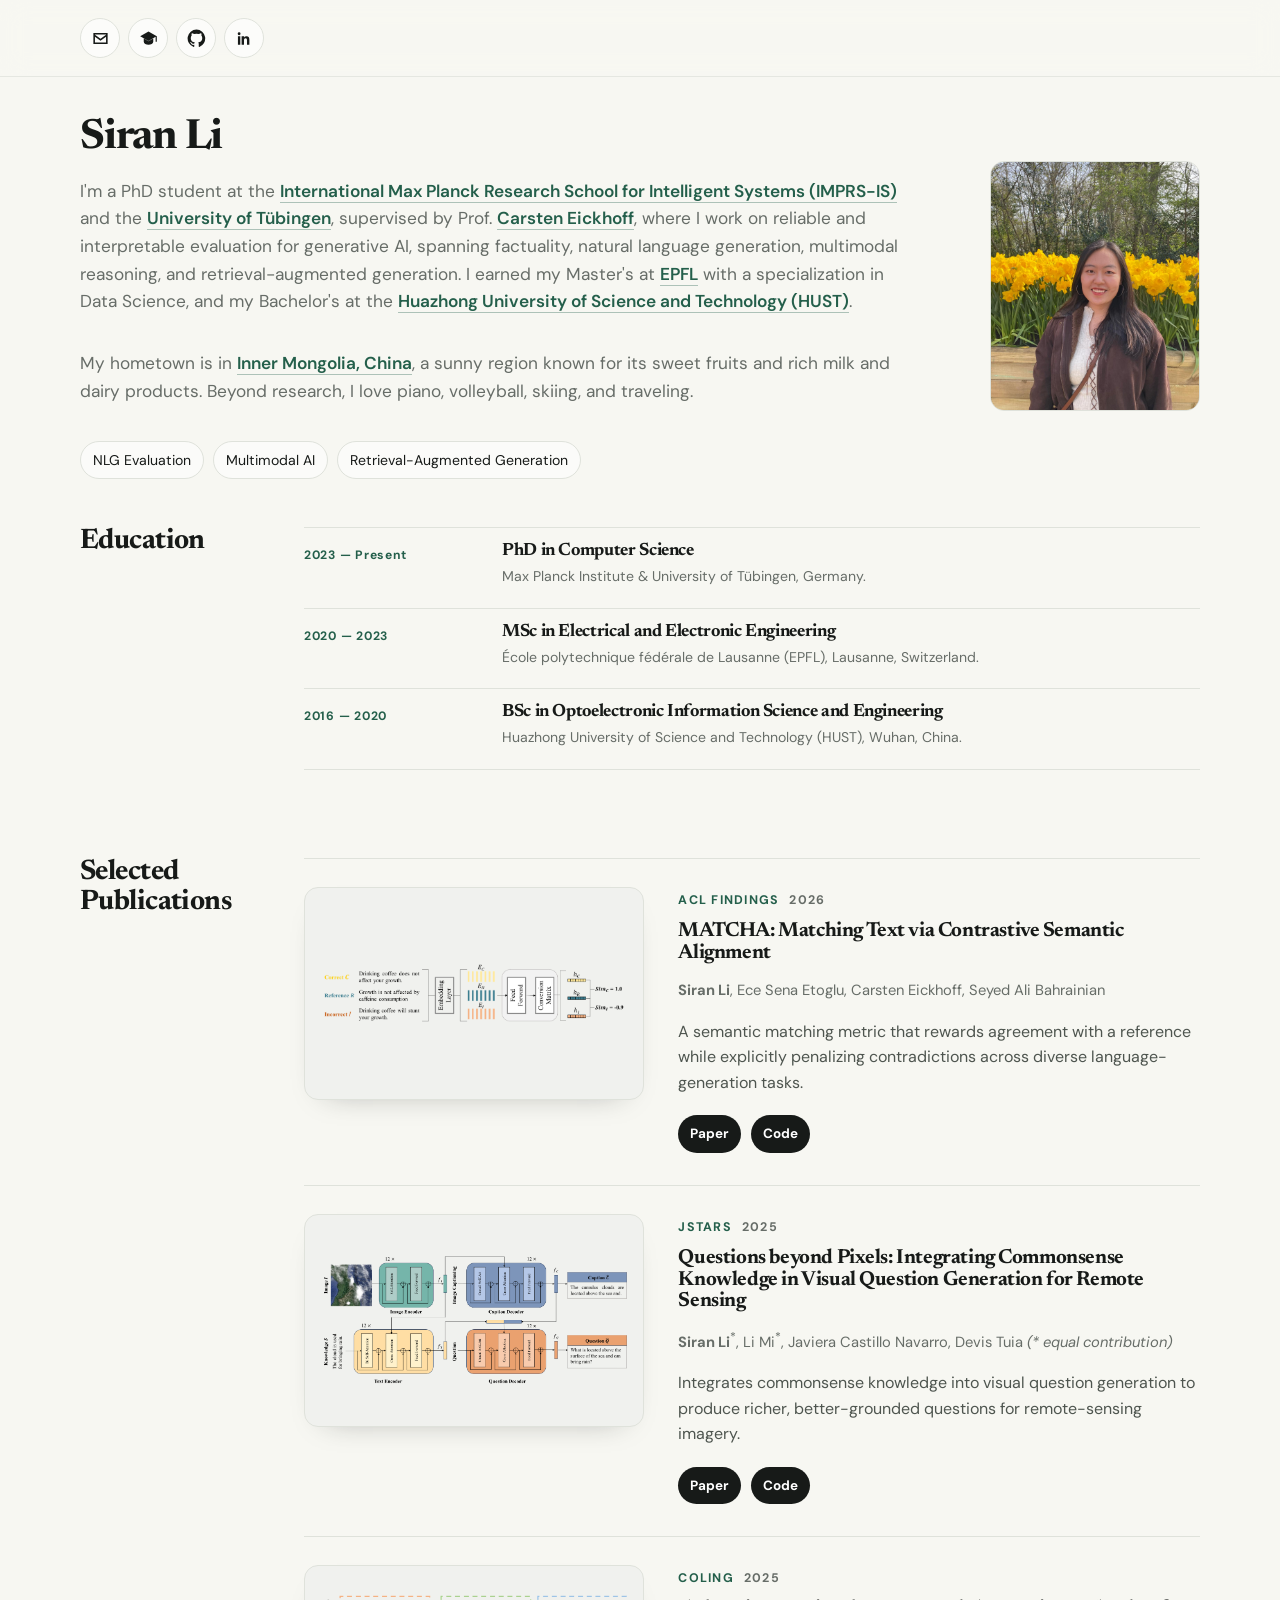
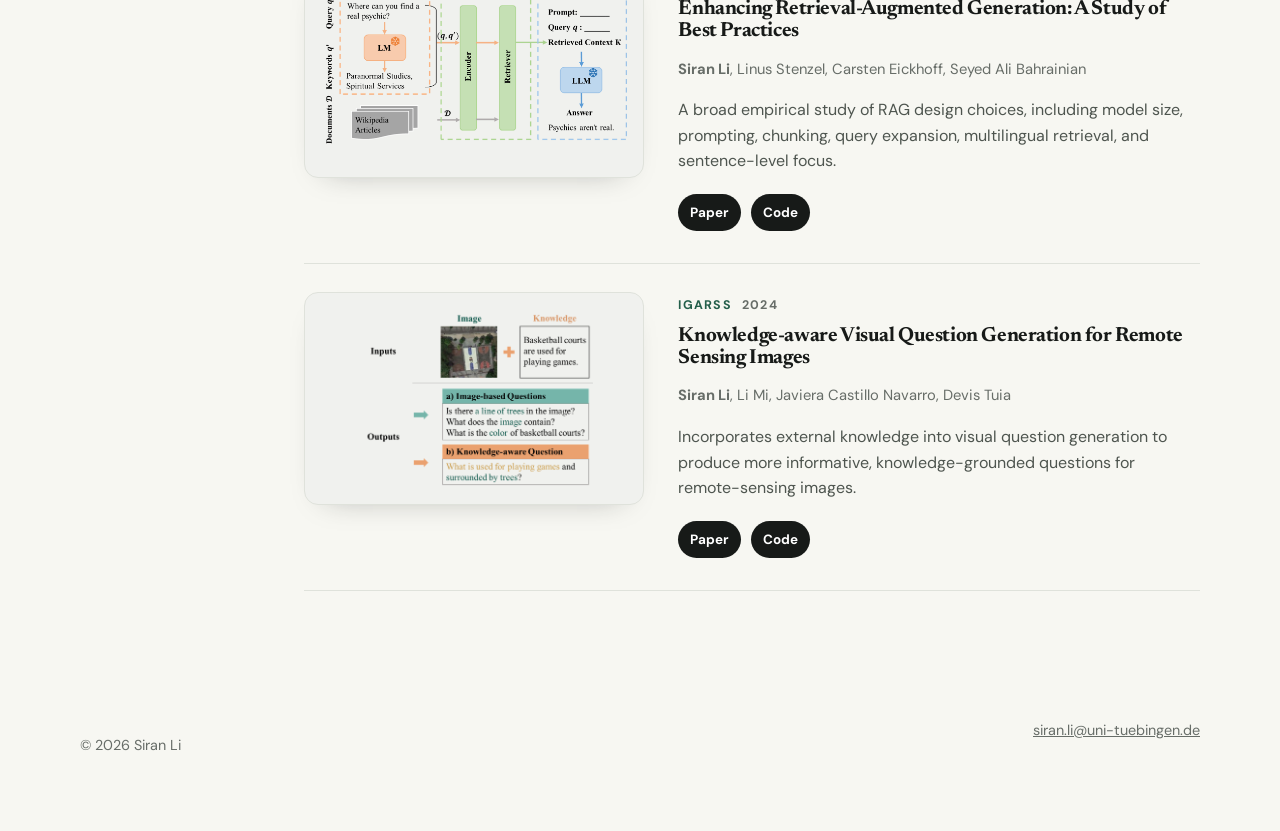
==== index.html @ 5fb4fb1d "update" ====
<!doctype html>
<html lang="en">
<head>
  <meta charset="utf-8" />
  <meta name="viewport" content="width=device-width, initial-scale=1" />
  <meta name="description" content="Siran Li — PhD researcher working on reliable evaluation for generative AI, factuality, multimodal learning, and retrieval-augmented generation." />
  <meta name="theme-color" content="#f7f7f2" />
  <title>Siran Li | Max Planck Institute & University of Tübingen</title>
  <link rel="icon" href="data:image/svg+xml,<svg xmlns='http://www.w3.org/2000/svg' viewBox='0 0 100 100'><text y='.9em' font-size='90'>%E2%98%82%EF%B8%8F</text></svg>" />
  <link rel="preconnect" href="https://fonts.googleapis.com">
  <link rel="preconnect" href="https://fonts.gstatic.com" crossorigin>
  <link href="https://fonts.googleapis.com/css2?family=DM+Sans:wght@400;500;600;700&family=Newsreader:opsz,wght@6..72,500;6..72,600&display=swap" rel="stylesheet">
  <link rel="stylesheet" href="styles.css" />
</head>
<body>
  <header class="site-header">
    <nav class="contact-nav" aria-label="Contact links">
      <a href="mailto:siran.li@uni-tuebingen.de" aria-label="Email Siran Li" title="Email">
        <svg viewBox="0 0 24 24" aria-hidden="true"><path d="M3 5h18v14H3V5Zm2 2v.2l7 5.25 7-5.25V7H5Zm14 10V9.7l-7 5.25L5 9.7V17h14Z"/></svg>
      </a>
      <a href="https://scholar.google.com/citations?user=7OSUVbIAAAAJ&amp;hl=en&amp;oi=ao" target="_blank" rel="noreferrer" aria-label="Google Scholar profile of Siran Li" title="Google Scholar">
        <svg viewBox="0 0 24 24" aria-hidden="true"><path d="M12 3 1.5 9 12 15 21 9.86V16h1.5V9L12 3Zm-6 9.15V16c0 2.1 3 3.8 6 3.8s6-1.7 6-3.8v-3.85L12 15.6l-6-3.45Z"/></svg>
      </a>
      <a href="https://github.com/Siran-Li" target="_blank" rel="noreferrer" aria-label="GitHub profile of Siran Li" title="GitHub">
        <svg viewBox="0 0 24 24" aria-hidden="true"><path d="M12 .7a11.3 11.3 0 0 0-3.57 22c.57.1.77-.25.77-.55v-2.2c-3.15.68-3.82-1.34-3.82-1.34-.52-1.3-1.26-1.65-1.26-1.65-1.03-.7.08-.69.08-.69 1.14.08 1.74 1.17 1.74 1.17 1.01 1.74 2.66 1.24 3.31.95.1-.73.4-1.24.72-1.52-2.52-.29-5.17-1.26-5.17-5.59 0-1.23.44-2.24 1.17-3.03-.12-.29-.51-1.44.11-2.99 0 0 .95-.31 3.11 1.16a10.73 10.73 0 0 1 5.67 0c2.16-1.47 3.11-1.16 3.11-1.16.62 1.55.23 2.7.11 2.99.73.79 1.17 1.8 1.17 3.03 0 4.34-2.66 5.3-5.19 5.58.41.35.77 1.04.77 2.09v3.1c0 .31.21.66.78.55A11.3 11.3 0 0 0 12 .7Z"/></svg>
      </a>
      <a href="https://www.linkedin.com/in/siran-li/" target="_blank" rel="noreferrer" aria-label="LinkedIn profile of Siran Li" title="LinkedIn">
        <svg viewBox="0 0 24 24" aria-hidden="true"><path d="M5.2 7.8A1.8 1.8 0 1 0 5.2 4.2a1.8 1.8 0 0 0 0 3.6ZM3.7 9.3h3v10.5h-3V9.3Zm5 0h2.9v1.43h.04c.4-.76 1.39-1.56 2.87-1.56 3.07 0 3.64 2.02 3.64 4.65v5.98h-3v-5.3c0-1.26-.03-2.89-1.76-2.89-1.76 0-2.03 1.38-2.03 2.8v5.39h-3V9.3Z"/></svg>
      </a>
    </nav>
  </header>

  <main id="top">
    <section class="hero section-shell">
      <div class="hero-text">
        <!-- <div class="eyebrow">Generative AI · Evaluation · Multimodal Learning</div> -->
        <h1>Siran Li</h1>
        <p class="intro">I'm a PhD student at the <a href="https://imprs.is.mpg.de/" target="_blank" rel="noreferrer">International Max Planck Research School for Intelligent Systems (IMPRS-IS)</a> and the <a href="https://uni-tuebingen.de/en/" target="_blank" rel="noreferrer">University of Tübingen</a>, supervised by Prof. <a href="https://health-nlp.com/" target="_blank" rel="noreferrer">Carsten Eickhoff</a>, where I work on reliable and interpretable evaluation for generative AI, spanning factuality, natural language generation, multimodal reasoning, and retrieval-augmented generation. I earned my Master's at <a href="https://www.epfl.ch/en/" target="_blank" rel="noreferrer">EPFL</a> with a specialization in Data Science, and my Bachelor's at the <a href="http://english.hust.edu.cn/" target="_blank" rel="noreferrer">Huazhong University of Science and Technology (HUST)</a>.</p>
        <p class="intro">My hometown is in <a href="https://en.wikipedia.org/wiki/Inner_Mongolia" target="_blank" rel="noreferrer">Inner Mongolia, China</a>, a sunny region known for its sweet fruits and rich milk and dairy products. Beyond research, I love piano, volleyball, skiing, and traveling.</p>
        <div class="chips" aria-label="Research interests">
          <span>NLG Evaluation</span><span>Multimodal AI</span><span>Retrieval-Augmented Generation</span>
        </div>
        <!-- <a class="scroll-cue" href="#publications">Selected publications <span>↓</span></a> -->
      </div>
      <figure class="hero-portrait">
        <img src="img/202604tulips.jpeg" alt="Portrait of Siran Li" />
      </figure>
    </section>

    <section class="education section-shell section-split" id="education">
      <div class="section-heading">
        <h2>Education</h2>
      </div>
      <div class="section-body">
      <ul class="edu-list">
        <li class="edu-item">
          <div class="edu-when">2023 — Present</div>
          <div class="edu-detail">
            <h3>PhD in Computer Science </h3>
            <p class="edu-place">Max Planck Institute &amp; University of Tübingen, Germany.</p>
            <!-- <p>Reliable and interpretable evaluation for generative AI — factuality, multimodal learning, and retrieval-augmented generation.</p> -->
          </div>
        </li>
        <li class="edu-item">
          <div class="edu-when">2020 — 2023</div>
          <div class="edu-detail">
            <h3>MSc in Electrical and Electronic Engineering</h3>
            <p class="edu-place">École polytechnique fédérale de Lausanne (EPFL), Lausanne, Switzerland.</p>
            <!-- <p>[Thesis topic or short description — replace with your details.]</p> -->
          </div>
        </li>
        <li class="edu-item">
          <div class="edu-when">2016 — 2020</div>
          <div class="edu-detail">
            <h3>BSc in Optoelectronic Information Science and Engineering</h3>
            <p class="edu-place">Huazhong University of Science and Technology (HUST), Wuhan, China.</p>
            <!-- <p>[Short description — replace with your details.]</p> -->
          </div>
        </li>
      </ul>
      </div>
    </section>

    <section class="publications section-shell section-split" id="publications">
      <div class="section-heading">
        <h2>Selected Publications</h2>
      </div>

      <div class="section-body">
      <article class="paper-card">
        <img src="img/MATCHA_diagram.png" alt="MATCHA method diagram" />
        <div class="paper-content">
          <div class="paper-meta"><span>ACL Findings</span><strong>2026</strong></div>
          <h3><a href="https://arxiv.org/abs/2605.27345" target="_blank" rel="noreferrer">MATCHA: Matching Text via Contrastive Semantic Alignment</a></h3>
          <p class="authors"><strong>Siran Li</strong>, Ece Sena Etoglu, Carsten Eickhoff, Seyed Ali Bahrainian</p>
          <p>A semantic matching metric that rewards agreement with a reference while explicitly penalizing contradictions across diverse language-generation tasks.</p>
          <div class="paper-links"><a href="https://arxiv.org/abs/2605.27345" target="_blank" rel="noreferrer">Paper</a><a href="https://github.com/Siran-Li/MATCHA" target="_blank" rel="noreferrer">Code</a></div>
        </div>
      </article>

      <article class="paper-card">
        <img src="img/JSTAR_diagram.png" alt="Example from Questions beyond Pixels" />
        <div class="paper-content">
          <div class="paper-meta"><span>JSTARS</span><strong>2025</strong></div>
          <h3><a href="https://ieeexplore.ieee.org/abstract/document/11201031" target="_blank" rel="noreferrer">Questions beyond Pixels: Integrating Commonsense Knowledge in Visual Question Generation for Remote Sensing</a></h3>
          <p class="authors"><strong>Siran Li</strong><sup>*</sup>, Li Mi<sup>*</sup>, Javiera Castillo Navarro, Devis Tuia <span class="equal-note">(* equal contribution)</span></p>
          <p>Integrates commonsense knowledge into visual question generation to produce richer, better-grounded questions for remote-sensing imagery.</p>
          <div class="paper-links"><a href="https://ieeexplore.ieee.org/abstract/document/11201031" target="_blank" rel="noreferrer">Paper</a><a href="https://github.com/Siran-Li/KRSVQG" target="_blank" rel="noreferrer">Code</a></div>
        </div>
      </article>

      <article class="paper-card">
        <img src="img/rag-diagram.png" alt="RAG best practices diagram" />
        <div class="paper-content">
          <div class="paper-meta"><span>COLING</span><strong>2025</strong></div>
          <h3><a href="https://aclanthology.org/2025.coling-main.449.pdf" target="_blank" rel="noreferrer">Enhancing Retrieval-Augmented Generation: A Study of Best Practices</a></h3>
          <p class="authors"><strong>Siran Li</strong>, Linus Stenzel, Carsten Eickhoff, Seyed Ali Bahrainian</p>
          <p>A broad empirical study of RAG design choices, including model size, prompting, chunking, query expansion, multilingual retrieval, and sentence-level focus.</p>
          <div class="paper-links"><a href="https://aclanthology.org/2025.coling-main.449.pdf" target="_blank" rel="noreferrer">Paper</a><a href="https://github.com/ali-bahrainian/RAG_best_practices" target="_blank" rel="noreferrer">Code</a></div>
        </div>
      </article>

      <article class="paper-card compact">
        <img src="img/krsvqg_example.png" alt="Knowledge-aware visual question generation diagram" />
        <div class="paper-content">
          <div class="paper-meta"><span>IGARSS</span><strong>2024</strong></div>
          <h3><a href="https://ieeexplore.ieee.org/document/10642766" target="_blank" rel="noreferrer">Knowledge-aware Visual Question Generation for Remote Sensing Images</a></h3>
          <p class="authors"><strong>Siran Li</strong>, Li Mi, Javiera Castillo Navarro, Devis Tuia</p>
          <p>Incorporates external knowledge into visual question generation to produce more informative, knowledge-grounded questions for remote-sensing images.</p>
          <div class="paper-links"><a href="https://ieeexplore.ieee.org/document/10642766" target="_blank" rel="noreferrer">Paper</a><a href="https://github.com/Siran-Li/KRSVQG" target="_blank" rel="noreferrer">Code</a></div>
        </div>
      </article>
      </div>
    </section>
  </main>

  <footer class="section-shell">
    <p>© <span id="year"></span> Siran Li</p>
    <a href="mailto:siran.li@uni-tuebingen.de">siran.li@uni-tuebingen.de</a>
  </footer>

  <script src="script.js"></script>
</body>
</html>
---- styles.css ----
:root{--bg:#f7f7f2;--surface:#fff;--ink:#171a18;--muted:#676d68;--line:#dfe2db;--accent:#245f4b;--accent-soft:#e4eee9;--max:1120px}
*{box-sizing:border-box}html{scroll-behavior:smooth}body{margin:0;background:var(--bg);color:var(--ink);font-family:"DM Sans",system-ui,sans-serif;line-height:1.6}.site-header{position:sticky;top:0;z-index:10;display:flex;align-items:center;justify-content:flex-start;padding:18px max(24px,calc((100vw - var(--max))/2));background:color-mix(in srgb,var(--bg) 88%,transparent);backdrop-filter:blur(14px);border-bottom:1px solid color-mix(in srgb,var(--line) 70%,transparent)}.brand{display:grid;place-items:center;width:42px;height:42px;border-radius:50%;background:var(--ink);color:#fff;text-decoration:none;font-weight:700;letter-spacing:-.04em}.contact-nav{display:flex;gap:8px}.contact-nav a{display:grid;place-items:center;width:40px;height:40px;border:1px solid var(--line);border-radius:50%;color:var(--ink);background:rgba(255,255,255,.6);transition:.2s ease}.contact-nav a:hover{transform:translateY(-2px);border-color:var(--accent);color:var(--accent)}.contact-nav svg{width:19px;height:19px;fill:currentColor}.section-shell{width:min(var(--max),calc(100% - 48px));margin-inline:auto}.hero{display:grid;grid-template-columns:1fr minmax(160px,210px);align-items:start;gap:56px;padding:36px 0 24px}.hero-text{display:flex;flex-direction:column;justify-content:center}.hero-portrait{margin:48px 0 0}.hero-portrait img{width:100%;aspect-ratio:4.2/5;object-fit:cover;object-position:center bottom;border-radius:14px;border:1px solid var(--line)}.eyebrow,.section-heading p{text-transform:uppercase;letter-spacing:.16em;font-size:.78rem;font-weight:700;color:var(--accent)}h1,h2,h3{font-family:"Newsreader",Georgia,serif;line-height:1.06}h1{font-size:clamp(1.9rem,3.5vw,2.6rem);margin:.08em 0 0;letter-spacing:-.03em}.role{max-width:820px;font-size:clamp(1.2rem,2.4vw,1.8rem);margin:12px 0 22px;color:#323733}.intro{max-width:820px;font-size:1.08rem;color:var(--muted)}.intro a{color:var(--accent);font-weight:600;text-decoration:none;border-bottom:1px solid color-mix(in srgb,var(--accent) 35%,transparent);transition:border-color .2s}.intro a:hover{border-bottom-color:var(--accent)}.chips{display:flex;flex-wrap:wrap;gap:9px;margin-top:18px}.chips span{padding:7px 12px;border:1px solid var(--line);border-radius:999px;background:rgba(255,255,255,.55);font-size:.88rem}.scroll-cue{align-self:flex-start;margin-top:44px;color:var(--ink);text-decoration:none;font-weight:600}.scroll-cue span{display:inline-block;margin-left:8px;transition:.2s}.scroll-cue:hover span{transform:translateY(4px)}.education{padding:24px 0 0}.edu-list{list-style:none;margin:0;padding:0}.edu-item{display:grid;grid-template-columns:minmax(120px,170px) 1fr;gap:28px;padding:14px 0;border-top:1px solid var(--line)}.edu-item:last-child{border-bottom:1px solid var(--line)}.edu-when{font-size:.76rem;font-weight:700;letter-spacing:.06em;color:var(--accent);padding-top:4px}.edu-detail h3{font-size:clamp(1rem,1.4vw,1.15rem);margin:0 0 4px;letter-spacing:-.02em}.edu-place{font-size:.88rem;color:var(--muted);margin:0 0 6px}.edu-detail>p:not(.edu-place){color:#4e554f;margin:0;max-width:680px}.publications{padding:88px 0}.section-heading{display:flex;align-items:end;justify-content:space-between;margin-bottom:30px}.section-heading p{margin:0}.section-heading h2{font-size:clamp(1.4rem,2.2vw,1.8rem);margin:0;letter-spacing:-.02em}.section-split{display:grid;grid-template-columns:minmax(130px,180px) 1fr;gap:44px;align-items:start}.section-split>.section-heading{display:block;margin-bottom:0;position:sticky;top:88px}.section-split>.section-body{min-width:0}.paper-card{display:grid;grid-template-columns:minmax(260px,38%) 1fr;gap:34px;padding:28px 0;border-top:1px solid var(--line)}.paper-card:last-child{border-bottom:1px solid var(--line)}.paper-card img{width:100%;aspect-ratio:16/10;object-fit:contain;background:#f0f1ee;border:1px solid var(--line);border-radius:14px;padding:16px;box-shadow:0 12px 30px -22px rgba(23,26,24,.4);transition:transform .3s ease,box-shadow .3s ease}.paper-card img:hover{transform:scale(1.03) translateY(-4px);box-shadow:0 22px 44px -24px rgba(23,26,24,.5)}.paper-content{padding:4px 0}.paper-meta{display:flex;gap:10px;align-items:center;font-size:.78rem;text-transform:uppercase;letter-spacing:.1em}.paper-meta span{color:var(--accent);font-weight:700}.paper-meta strong{color:var(--muted)}.paper-card h3{font-size:clamp(1.1rem,1.6vw,1.4rem);margin:10px 0 8px;letter-spacing:-.02em}.equal-note{color:var(--muted);font-style:italic}.paper-card h3 a{color:inherit;text-decoration:none;transition:color .2s}.paper-card h3 a:hover{color:var(--accent)}.authors{font-size:.92rem;color:var(--muted)}.paper-content>p:not(.authors){color:#4e554f;max-width:720px}.paper-links{display:flex;gap:10px;margin-top:20px}.paper-links a,.paper-links .disabled{display:inline-flex;align-items:center;padding:8px 12px;border-radius:999px;font-size:.84rem;font-weight:700;text-decoration:none}.paper-links a{background:var(--ink);color:#fff}.paper-links a:hover{background:var(--accent)}.paper-links .disabled{border:1px solid var(--line);color:var(--muted)}footer{display:flex;justify-content:space-between;gap:20px;padding:40px 0 60px;color:var(--muted);font-size:.9rem}footer a{color:inherit}
@media(max-width:760px){.site-header{padding:14px 18px}.contact-nav{gap:4px}.contact-nav a{width:36px;height:36px}.section-shell{width:min(var(--max),calc(100% - 32px))}.hero{min-height:auto;grid-template-columns:1fr;gap:36px;padding:64px 0 56px}.hero-portrait{order:-1;max-width:240px}h1{font-size:clamp(1.9rem,8vw,2.4rem)}.edu-item{grid-template-columns:1fr;gap:6px}.edu-when{padding-top:0}.section-split{grid-template-columns:1fr;gap:14px}.section-split>.section-heading{position:static;margin-bottom:8px}.paper-card{grid-template-columns:1fr;gap:20px}.paper-card h3{font-size:1.25rem}.section-heading{display:block}.section-heading h2{margin-top:6px}footer{flex-direction:column}}
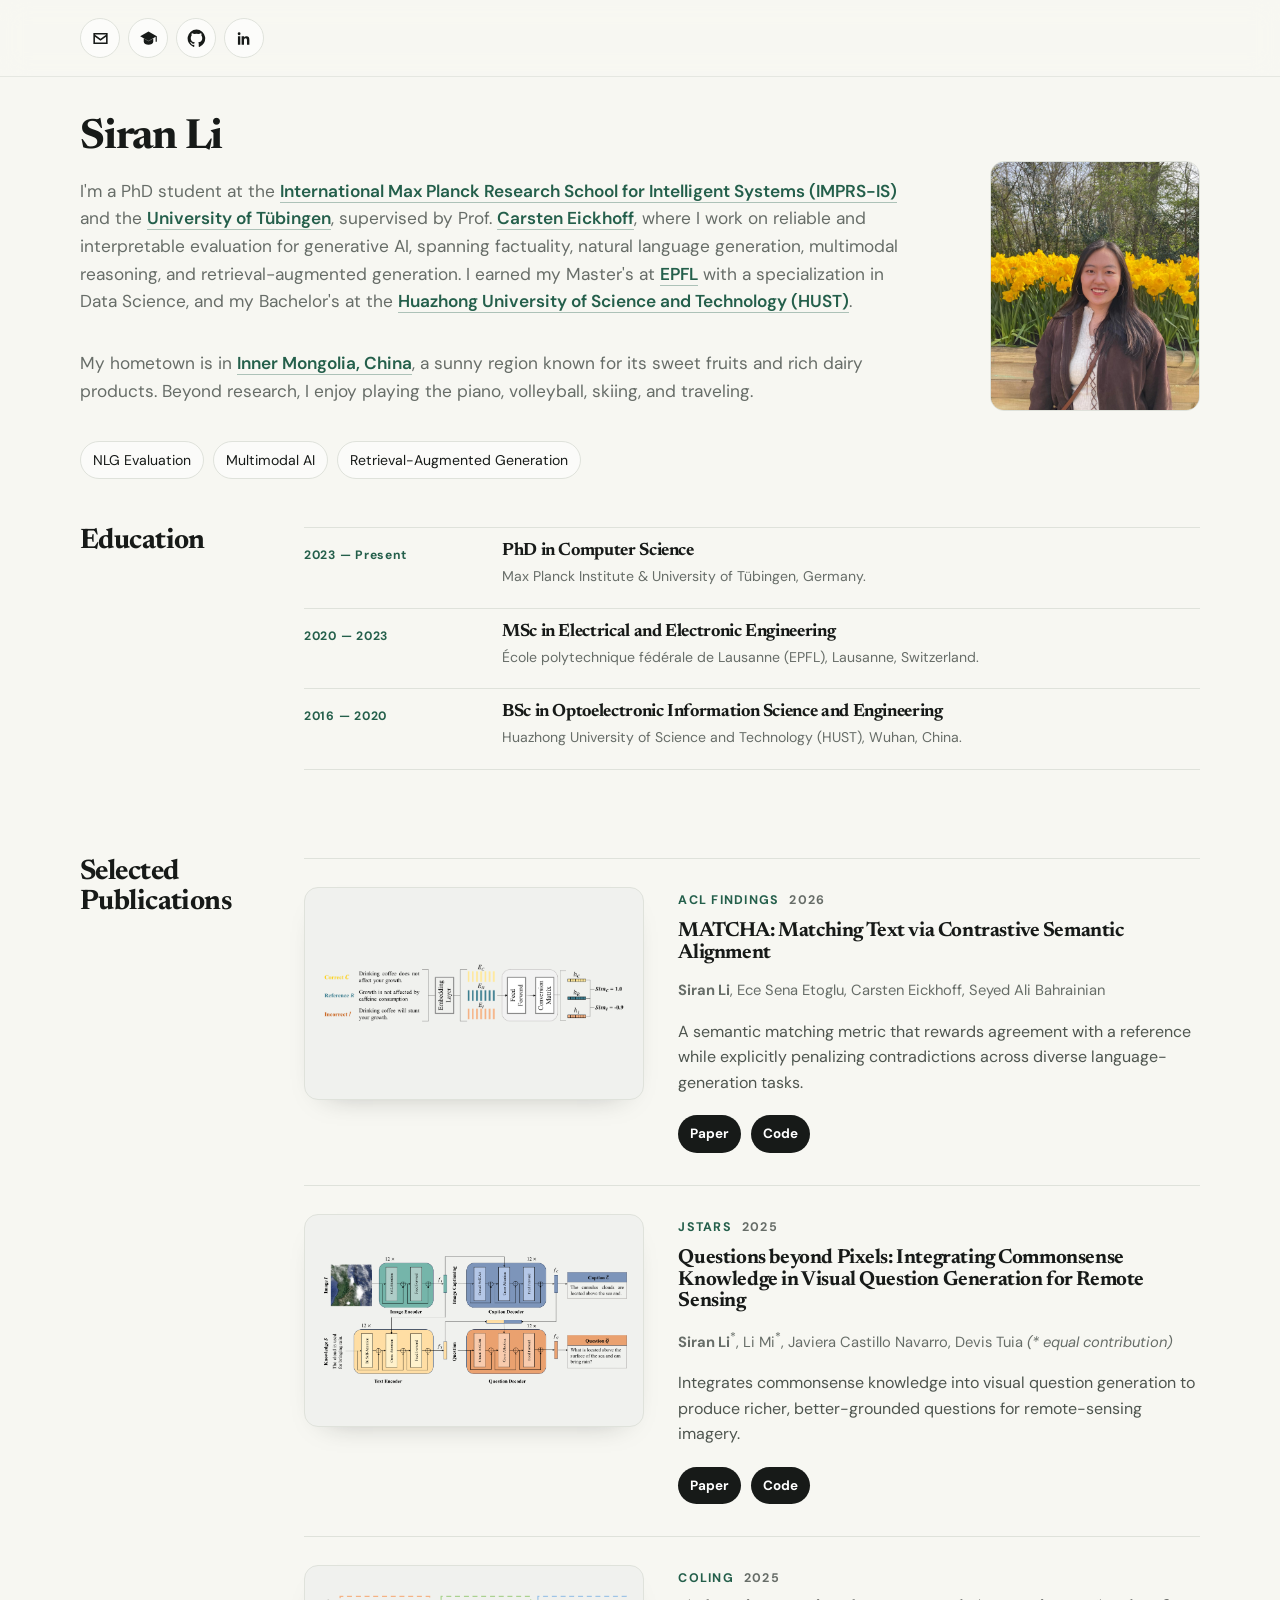
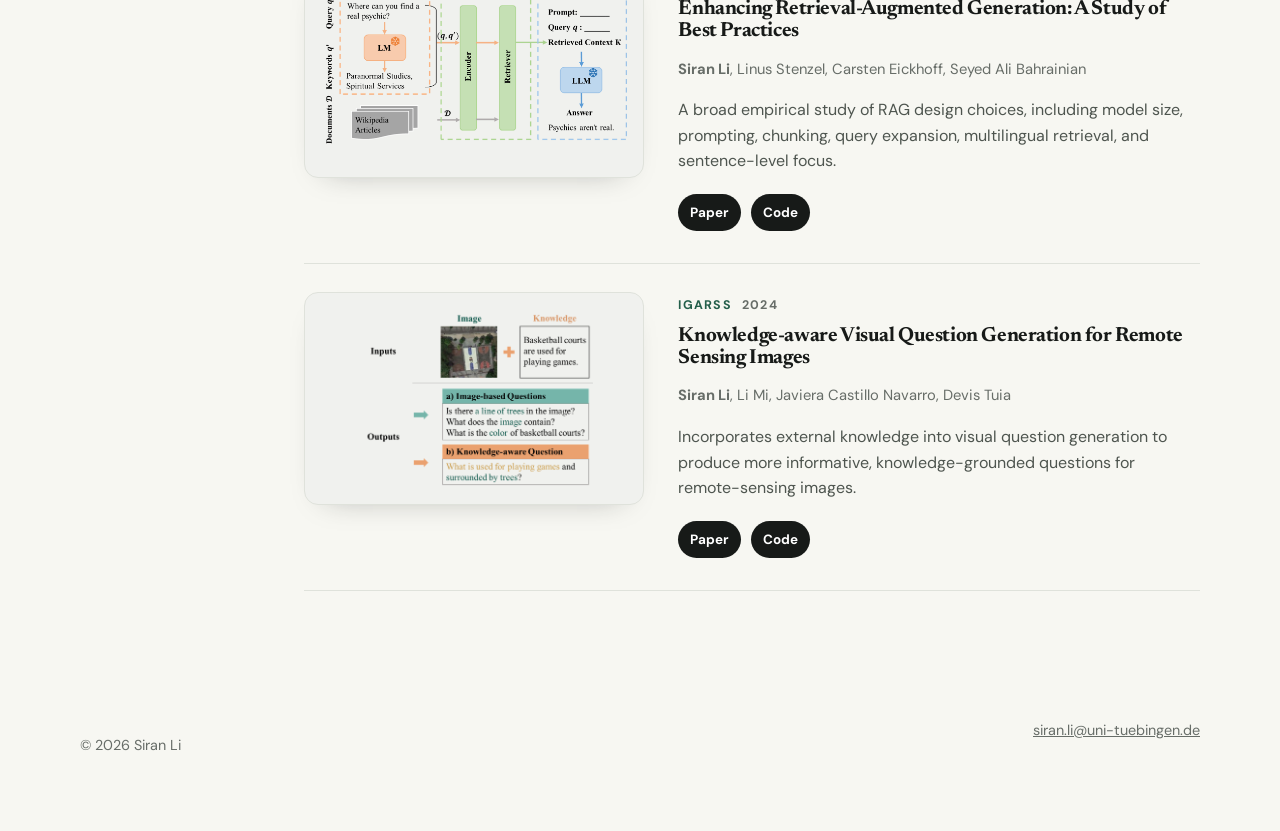
==== commit 15c77d90: "update intro" ====
--- a/index.html
+++ b/index.html
@@ -6,7 +6,7 @@
   <meta name="description" content="Siran Li — PhD researcher working on reliable evaluation for generative AI, factuality, multimodal learning, and retrieval-augmented generation." />
   <meta name="theme-color" content="#f7f7f2" />
   <title>Siran Li | Max Planck Institute & University of Tübingen</title>
-  <link rel="icon" href="data:image/svg+xml,<svg xmlns='http://www.w3.org/2000/svg' viewBox='0 0 100 100'><text y='.9em' font-size='90'>%E2%98%82%EF%B8%8F</text></svg>" />
+  <link rel="icon" href="data:image/svg+xml,<svg xmlns='http://www.w3.org/2000/svg' viewBox='0 0 100 100'><text y='.9em' font-size='90'>%F0%9F%8C%B1</text></svg>" />
   <link rel="preconnect" href="https://fonts.googleapis.com">
   <link rel="preconnect" href="https://fonts.gstatic.com" crossorigin>
   <link href="https://fonts.googleapis.com/css2?family=DM+Sans:wght@400;500;600;700&family=Newsreader:opsz,wght@6..72,500;6..72,600&display=swap" rel="stylesheet">
@@ -36,7 +36,7 @@
         <!-- <div class="eyebrow">Generative AI · Evaluation · Multimodal Learning</div> -->
         <h1>Siran Li</h1>
         <p class="intro">I'm a PhD student at the <a href="https://imprs.is.mpg.de/" target="_blank" rel="noreferrer">International Max Planck Research School for Intelligent Systems (IMPRS-IS)</a> and the <a href="https://uni-tuebingen.de/en/" target="_blank" rel="noreferrer">University of Tübingen</a>, supervised by Prof. <a href="https://health-nlp.com/" target="_blank" rel="noreferrer">Carsten Eickhoff</a>, where I work on reliable and interpretable evaluation for generative AI, spanning factuality, natural language generation, multimodal reasoning, and retrieval-augmented generation. I earned my Master's at <a href="https://www.epfl.ch/en/" target="_blank" rel="noreferrer">EPFL</a> with a specialization in Data Science, and my Bachelor's at the <a href="http://english.hust.edu.cn/" target="_blank" rel="noreferrer">Huazhong University of Science and Technology (HUST)</a>.</p>
-        <p class="intro">My hometown is in <a href="https://en.wikipedia.org/wiki/Inner_Mongolia" target="_blank" rel="noreferrer">Inner Mongolia, China</a>, a sunny region known for its sweet fruits and rich milk and dairy products. Beyond research, I love piano, volleyball, skiing, and traveling.</p>
+        <p class="intro">My hometown is in <a href="https://en.wikipedia.org/wiki/Inner_Mongolia" target="_blank" rel="noreferrer">Inner Mongolia, China</a>, a sunny region known for its sweet fruits and rich dairy products. Beyond research, I enjoy playing the piano, volleyball, skiing, and traveling.</p>
         <div class="chips" aria-label="Research interests">
           <span>NLG Evaluation</span><span>Multimodal AI</span><span>Retrieval-Augmented Generation</span>
         </div>
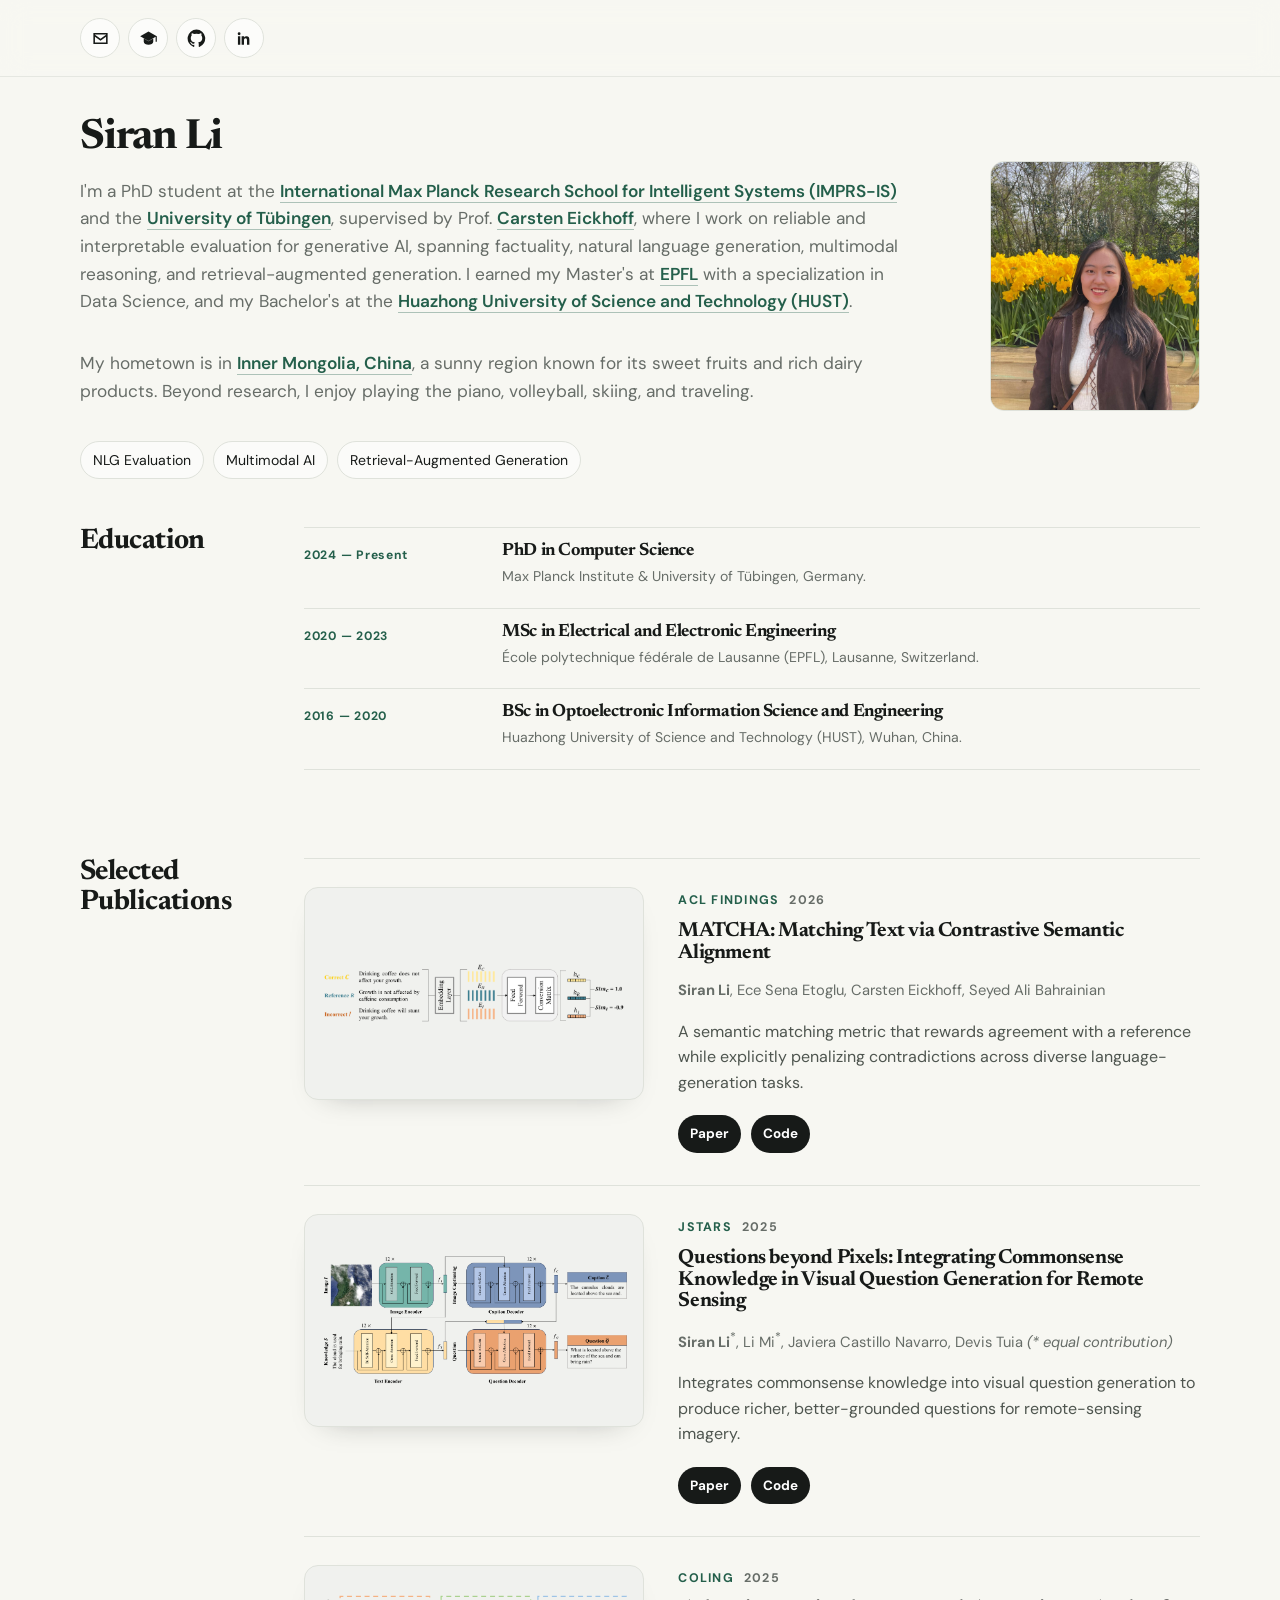
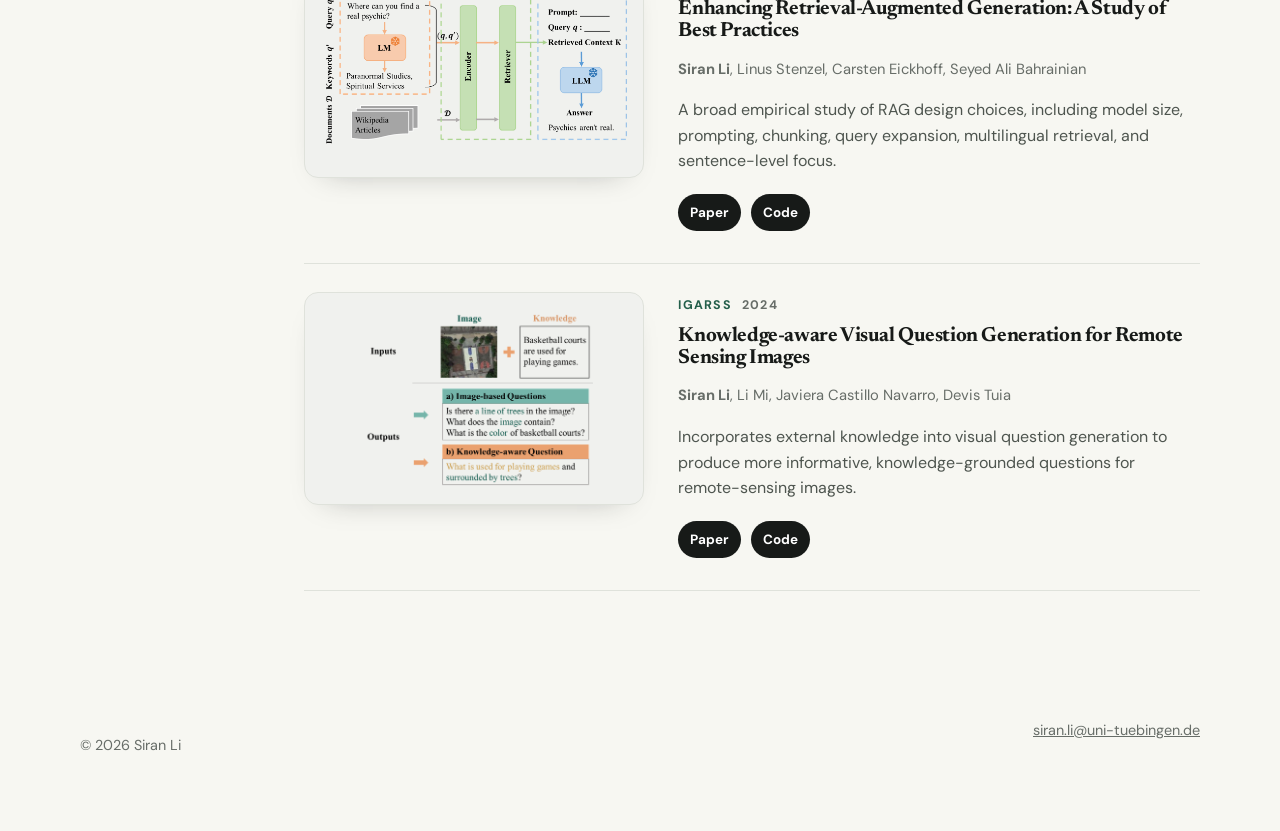
==== commit 8408358d: "update" ====
--- a/index.html
+++ b/index.html
@@ -54,7 +54,7 @@
       <div class="section-body">
       <ul class="edu-list">
         <li class="edu-item">
-          <div class="edu-when">2023 — Present</div>
+          <div class="edu-when">2024 — Present</div>
           <div class="edu-detail">
             <h3>PhD in Computer Science </h3>
             <p class="edu-place">Max Planck Institute &amp; University of Tübingen, Germany.</p>
--- a/styles.css
+++ b/styles.css
@@ -1,3 +1,4 @@
 :root{--bg:#f7f7f2;--surface:#fff;--ink:#171a18;--muted:#676d68;--line:#dfe2db;--accent:#245f4b;--accent-soft:#e4eee9;--max:1120px}
 *{box-sizing:border-box}html{scroll-behavior:smooth}body{margin:0;background:var(--bg);color:var(--ink);font-family:"DM Sans",system-ui,sans-serif;line-height:1.6}.site-header{position:sticky;top:0;z-index:10;display:flex;align-items:center;justify-content:flex-start;padding:18px max(24px,calc((100vw - var(--max))/2));background:color-mix(in srgb,var(--bg) 88%,transparent);backdrop-filter:blur(14px);border-bottom:1px solid color-mix(in srgb,var(--line) 70%,transparent)}.brand{display:grid;place-items:center;width:42px;height:42px;border-radius:50%;background:var(--ink);color:#fff;text-decoration:none;font-weight:700;letter-spacing:-.04em}.contact-nav{display:flex;gap:8px}.contact-nav a{display:grid;place-items:center;width:40px;height:40px;border:1px solid var(--line);border-radius:50%;color:var(--ink);background:rgba(255,255,255,.6);transition:.2s ease}.contact-nav a:hover{transform:translateY(-2px);border-color:var(--accent);color:var(--accent)}.contact-nav svg{width:19px;height:19px;fill:currentColor}.section-shell{width:min(var(--max),calc(100% - 48px));margin-inline:auto}.hero{display:grid;grid-template-columns:1fr minmax(160px,210px);align-items:start;gap:56px;padding:36px 0 24px}.hero-text{display:flex;flex-direction:column;justify-content:center}.hero-portrait{margin:48px 0 0}.hero-portrait img{width:100%;aspect-ratio:4.2/5;object-fit:cover;object-position:center bottom;border-radius:14px;border:1px solid var(--line)}.eyebrow,.section-heading p{text-transform:uppercase;letter-spacing:.16em;font-size:.78rem;font-weight:700;color:var(--accent)}h1,h2,h3{font-family:"Newsreader",Georgia,serif;line-height:1.06}h1{font-size:clamp(1.9rem,3.5vw,2.6rem);margin:.08em 0 0;letter-spacing:-.03em}.role{max-width:820px;font-size:clamp(1.2rem,2.4vw,1.8rem);margin:12px 0 22px;color:#323733}.intro{max-width:820px;font-size:1.08rem;color:var(--muted)}.intro a{color:var(--accent);font-weight:600;text-decoration:none;border-bottom:1px solid color-mix(in srgb,var(--accent) 35%,transparent);transition:border-color .2s}.intro a:hover{border-bottom-color:var(--accent)}.chips{display:flex;flex-wrap:wrap;gap:9px;margin-top:18px}.chips span{padding:7px 12px;border:1px solid var(--line);border-radius:999px;background:rgba(255,255,255,.55);font-size:.88rem}.scroll-cue{align-self:flex-start;margin-top:44px;color:var(--ink);text-decoration:none;font-weight:600}.scroll-cue span{display:inline-block;margin-left:8px;transition:.2s}.scroll-cue:hover span{transform:translateY(4px)}.education{padding:24px 0 0}.edu-list{list-style:none;margin:0;padding:0}.edu-item{display:grid;grid-template-columns:minmax(120px,170px) 1fr;gap:28px;padding:14px 0;border-top:1px solid var(--line)}.edu-item:last-child{border-bottom:1px solid var(--line)}.edu-when{font-size:.76rem;font-weight:700;letter-spacing:.06em;color:var(--accent);padding-top:4px}.edu-detail h3{font-size:clamp(1rem,1.4vw,1.15rem);margin:0 0 4px;letter-spacing:-.02em}.edu-place{font-size:.88rem;color:var(--muted);margin:0 0 6px}.edu-detail>p:not(.edu-place){color:#4e554f;margin:0;max-width:680px}.publications{padding:88px 0}.section-heading{display:flex;align-items:end;justify-content:space-between;margin-bottom:30px}.section-heading p{margin:0}.section-heading h2{font-size:clamp(1.4rem,2.2vw,1.8rem);margin:0;letter-spacing:-.02em}.section-split{display:grid;grid-template-columns:minmax(130px,180px) 1fr;gap:44px;align-items:start}.section-split>.section-heading{display:block;margin-bottom:0;position:sticky;top:88px}.section-split>.section-body{min-width:0}.paper-card{display:grid;grid-template-columns:minmax(260px,38%) 1fr;gap:34px;padding:28px 0;border-top:1px solid var(--line)}.paper-card:last-child{border-bottom:1px solid var(--line)}.paper-card img{width:100%;aspect-ratio:16/10;object-fit:contain;background:#f0f1ee;border:1px solid var(--line);border-radius:14px;padding:16px;box-shadow:0 12px 30px -22px rgba(23,26,24,.4);transition:transform .3s ease,box-shadow .3s ease}.paper-card img:hover{transform:scale(1.03) translateY(-4px);box-shadow:0 22px 44px -24px rgba(23,26,24,.5)}.paper-content{padding:4px 0}.paper-meta{display:flex;gap:10px;align-items:center;font-size:.78rem;text-transform:uppercase;letter-spacing:.1em}.paper-meta span{color:var(--accent);font-weight:700}.paper-meta strong{color:var(--muted)}.paper-card h3{font-size:clamp(1.1rem,1.6vw,1.4rem);margin:10px 0 8px;letter-spacing:-.02em}.equal-note{color:var(--muted);font-style:italic}.paper-card h3 a{color:inherit;text-decoration:none;transition:color .2s}.paper-card h3 a:hover{color:var(--accent)}.authors{font-size:.92rem;color:var(--muted)}.paper-content>p:not(.authors){color:#4e554f;max-width:720px}.paper-links{display:flex;gap:10px;margin-top:20px}.paper-links a,.paper-links .disabled{display:inline-flex;align-items:center;padding:8px 12px;border-radius:999px;font-size:.84rem;font-weight:700;text-decoration:none}.paper-links a{background:var(--ink);color:#fff}.paper-links a:hover{background:var(--accent)}.paper-links .disabled{border:1px solid var(--line);color:var(--muted)}footer{display:flex;justify-content:space-between;gap:20px;padding:40px 0 60px;color:var(--muted);font-size:.9rem}footer a{color:inherit}
-@media(max-width:760px){.site-header{padding:14px 18px}.contact-nav{gap:4px}.contact-nav a{width:36px;height:36px}.section-shell{width:min(var(--max),calc(100% - 32px))}.hero{min-height:auto;grid-template-columns:1fr;gap:36px;padding:64px 0 56px}.hero-portrait{order:-1;max-width:240px}h1{font-size:clamp(1.9rem,8vw,2.4rem)}.edu-item{grid-template-columns:1fr;gap:6px}.edu-when{padding-top:0}.section-split{grid-template-columns:1fr;gap:14px}.section-split>.section-heading{position:static;margin-bottom:8px}.paper-card{grid-template-columns:1fr;gap:20px}.paper-card h3{font-size:1.25rem}.section-heading{display:block}.section-heading h2{margin-top:6px}footer{flex-direction:column}}
+@media(max-width:760px){.site-header{padding:14px 18px}.contact-nav{gap:4px}.contact-nav a{width:36px;height:36px}.section-shell{width:min(var(--max),calc(100% - 32px))}.hero{min-height:auto;grid-template-columns:1fr;gap:28px;padding:36px 0 40px;text-align:center}.hero-text{align-items:center}.hero-portrait{order:-1;width:200px;margin:0 auto}.hero-portrait img{box-shadow:0 18px 40px -26px rgba(23,26,24,.55)}h1{font-size:clamp(1.9rem,8vw,2.4rem)}.intro,.role{text-align:left}.edu-item{grid-template-columns:1fr;gap:6px}.edu-when{padding-top:0}.publications{padding:48px 0}.section-split{grid-template-columns:1fr;gap:14px}.section-split>.section-heading{position:static;margin-bottom:8px}.paper-card{grid-template-columns:1fr;gap:20px}.paper-card h3{font-size:1.25rem}.section-heading{display:block}.section-heading h2{margin-top:6px}footer{flex-direction:column}}
+@media(max-width:480px){.section-shell{width:min(var(--max),calc(100% - 28px))}.hero{gap:22px;padding:24px 0 28px}.hero-portrait{width:172px}.intro{font-size:1rem}.chips span{font-size:.82rem;padding:6px 10px}.paper-card img{padding:10px}.publications{padding:36px 0}footer{font-size:.84rem}}
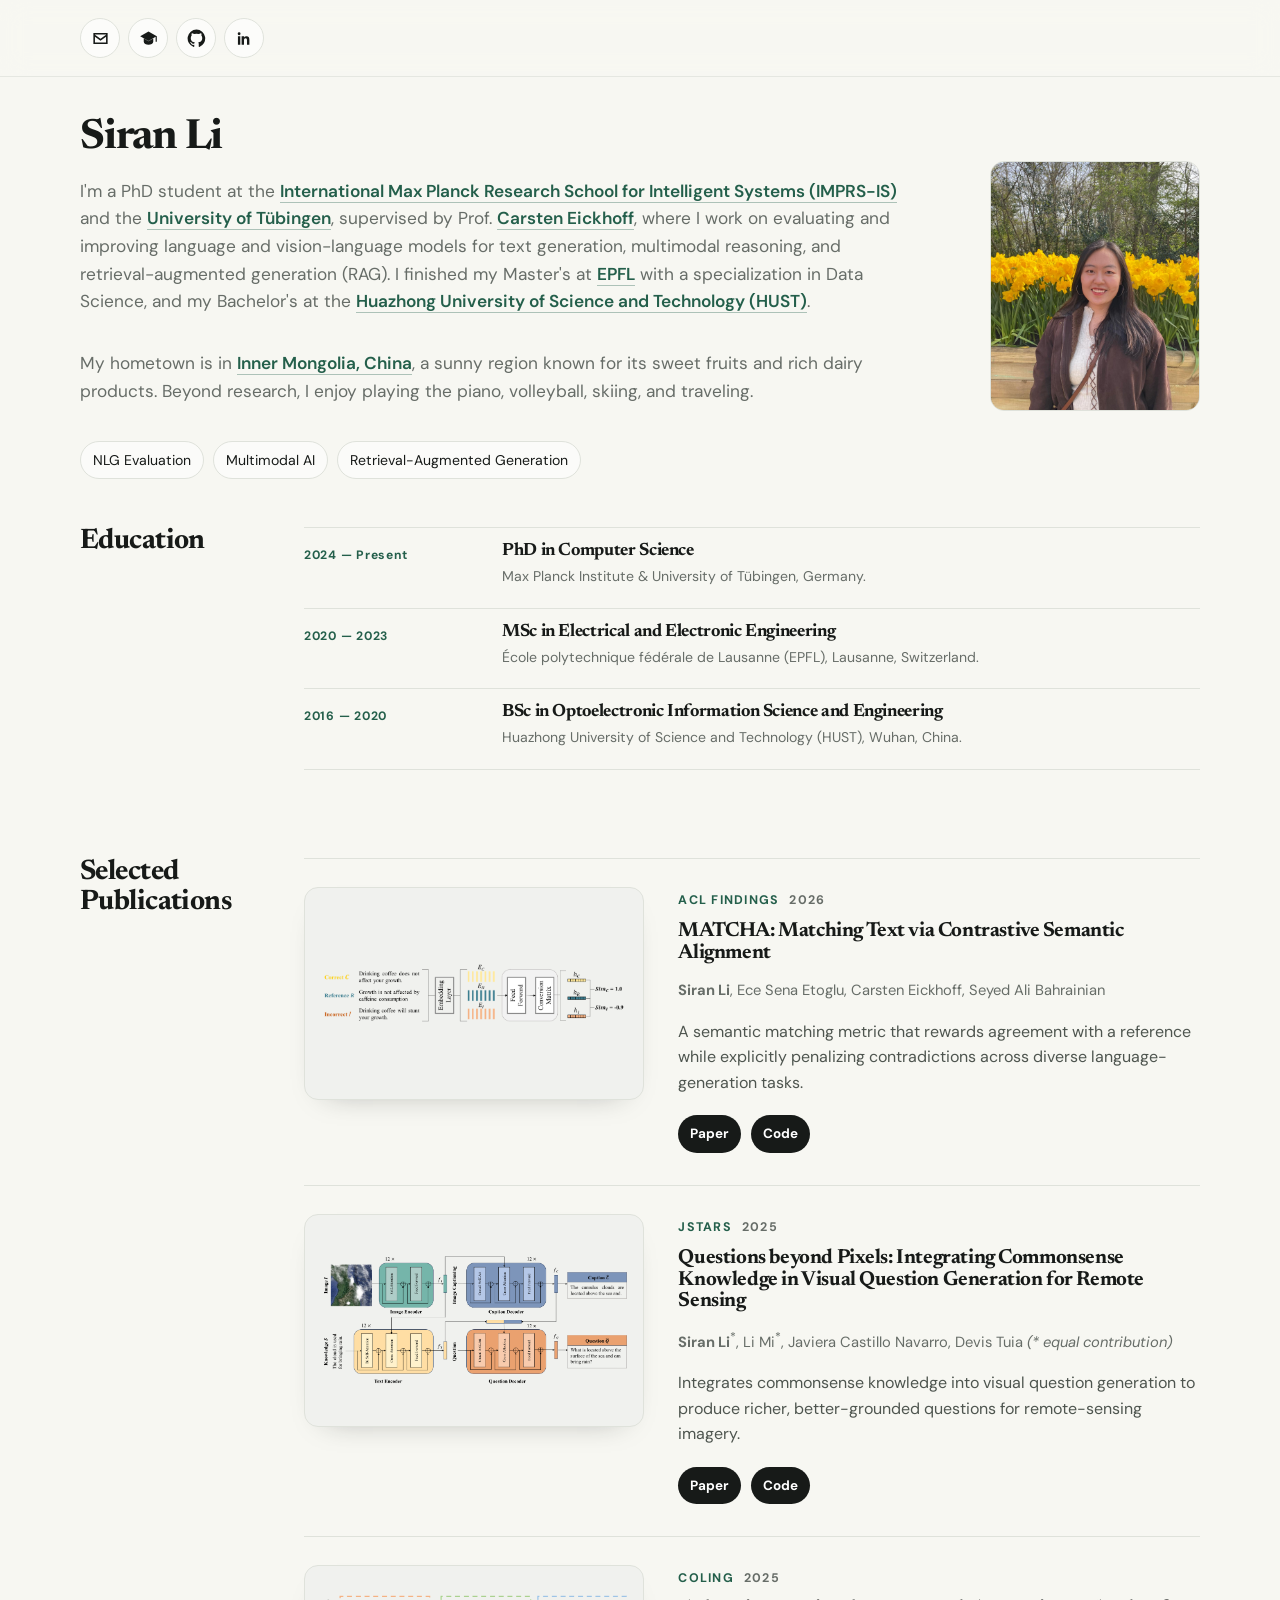
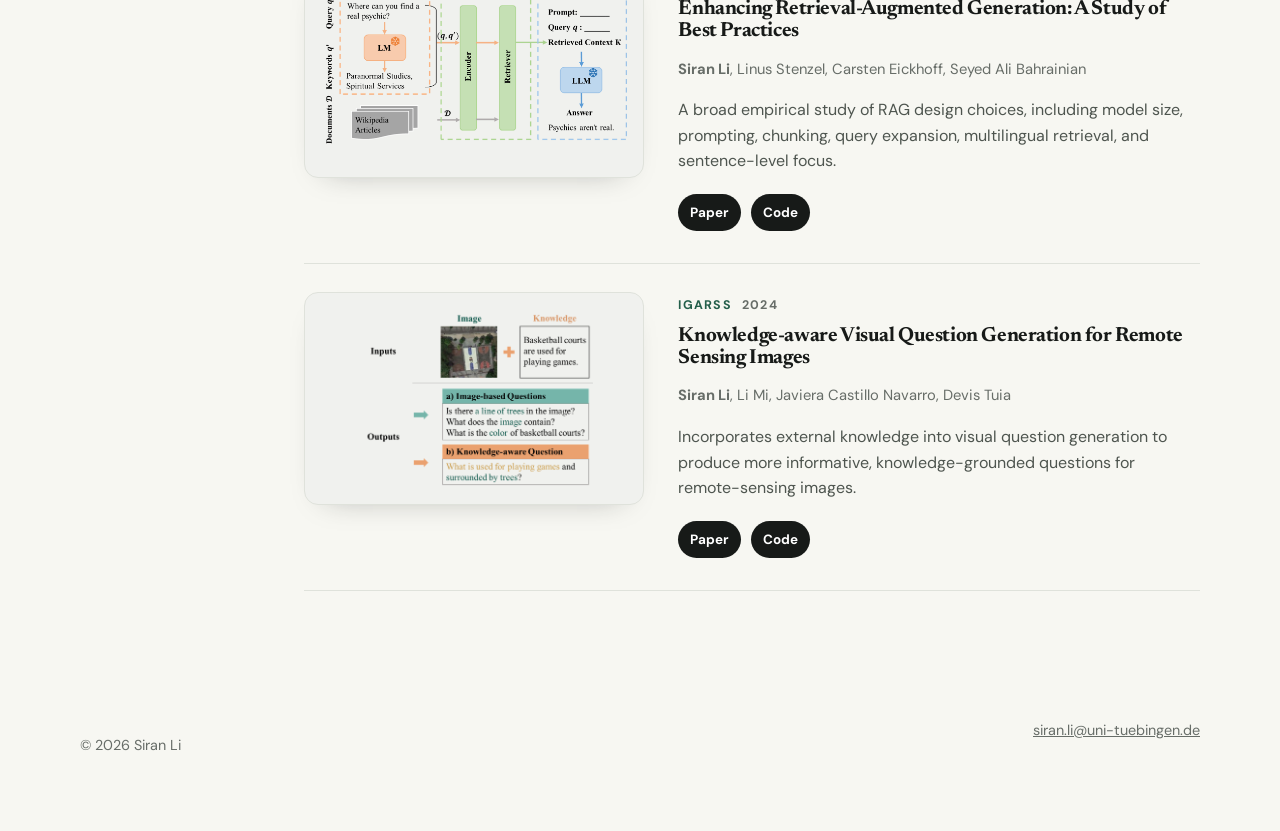
==== commit 31480704: "Reword bio research description" ====
--- a/index.html
+++ b/index.html
@@ -35,7 +35,7 @@
       <div class="hero-text">
         <!-- <div class="eyebrow">Generative AI · Evaluation · Multimodal Learning</div> -->
         <h1>Siran Li</h1>
-        <p class="intro">I'm a PhD student at the <a href="https://imprs.is.mpg.de/" target="_blank" rel="noreferrer">International Max Planck Research School for Intelligent Systems (IMPRS-IS)</a> and the <a href="https://uni-tuebingen.de/en/" target="_blank" rel="noreferrer">University of Tübingen</a>, supervised by Prof. <a href="https://health-nlp.com/" target="_blank" rel="noreferrer">Carsten Eickhoff</a>, where I work on reliable and interpretable evaluation for generative AI, spanning factuality, natural language generation, multimodal reasoning, and retrieval-augmented generation. I earned my Master's at <a href="https://www.epfl.ch/en/" target="_blank" rel="noreferrer">EPFL</a> with a specialization in Data Science, and my Bachelor's at the <a href="http://english.hust.edu.cn/" target="_blank" rel="noreferrer">Huazhong University of Science and Technology (HUST)</a>.</p>
+        <p class="intro">I'm a PhD student at the <a href="https://imprs.is.mpg.de/" target="_blank" rel="noreferrer">International Max Planck Research School for Intelligent Systems (IMPRS-IS)</a> and the <a href="https://uni-tuebingen.de/en/" target="_blank" rel="noreferrer">University of Tübingen</a>, supervised by Prof. <a href="https://health-nlp.com/" target="_blank" rel="noreferrer">Carsten Eickhoff</a>, where I work on evaluating and improving language and vision-language models for text generation, multimodal reasoning, and retrieval-augmented generation (RAG). I finished my Master's at <a href="https://www.epfl.ch/en/" target="_blank" rel="noreferrer">EPFL</a> with a specialization in Data Science, and my Bachelor's at the <a href="http://english.hust.edu.cn/" target="_blank" rel="noreferrer">Huazhong University of Science and Technology (HUST)</a>.</p>
         <p class="intro">My hometown is in <a href="https://en.wikipedia.org/wiki/Inner_Mongolia" target="_blank" rel="noreferrer">Inner Mongolia, China</a>, a sunny region known for its sweet fruits and rich dairy products. Beyond research, I enjoy playing the piano, volleyball, skiing, and traveling.</p>
         <div class="chips" aria-label="Research interests">
           <span>NLG Evaluation</span><span>Multimodal AI</span><span>Retrieval-Augmented Generation</span>
@@ -91,10 +91,10 @@
         <img src="img/MATCHA_diagram.png" alt="MATCHA method diagram" />
         <div class="paper-content">
           <div class="paper-meta"><span>ACL Findings</span><strong>2026</strong></div>
-          <h3><a href="https://arxiv.org/abs/2605.27345" target="_blank" rel="noreferrer">MATCHA: Matching Text via Contrastive Semantic Alignment</a></h3>
+          <h3><a href="https://aclanthology.org/2026.findings-acl.1055.pdf" target="_blank" rel="noreferrer">MATCHA: Matching Text via Contrastive Semantic Alignment</a></h3>
           <p class="authors"><strong>Siran Li</strong>, Ece Sena Etoglu, Carsten Eickhoff, Seyed Ali Bahrainian</p>
           <p>A semantic matching metric that rewards agreement with a reference while explicitly penalizing contradictions across diverse language-generation tasks.</p>
-          <div class="paper-links"><a href="https://arxiv.org/abs/2605.27345" target="_blank" rel="noreferrer">Paper</a><a href="https://github.com/Siran-Li/MATCHA" target="_blank" rel="noreferrer">Code</a></div>
+          <div class="paper-links"><a href="https://aclanthology.org/2026.findings-acl.1055.pdf" target="_blank" rel="noreferrer">Paper</a><a href="https://github.com/Siran-Li/MATCHA" target="_blank" rel="noreferrer">Code</a></div>
         </div>
       </article>
 
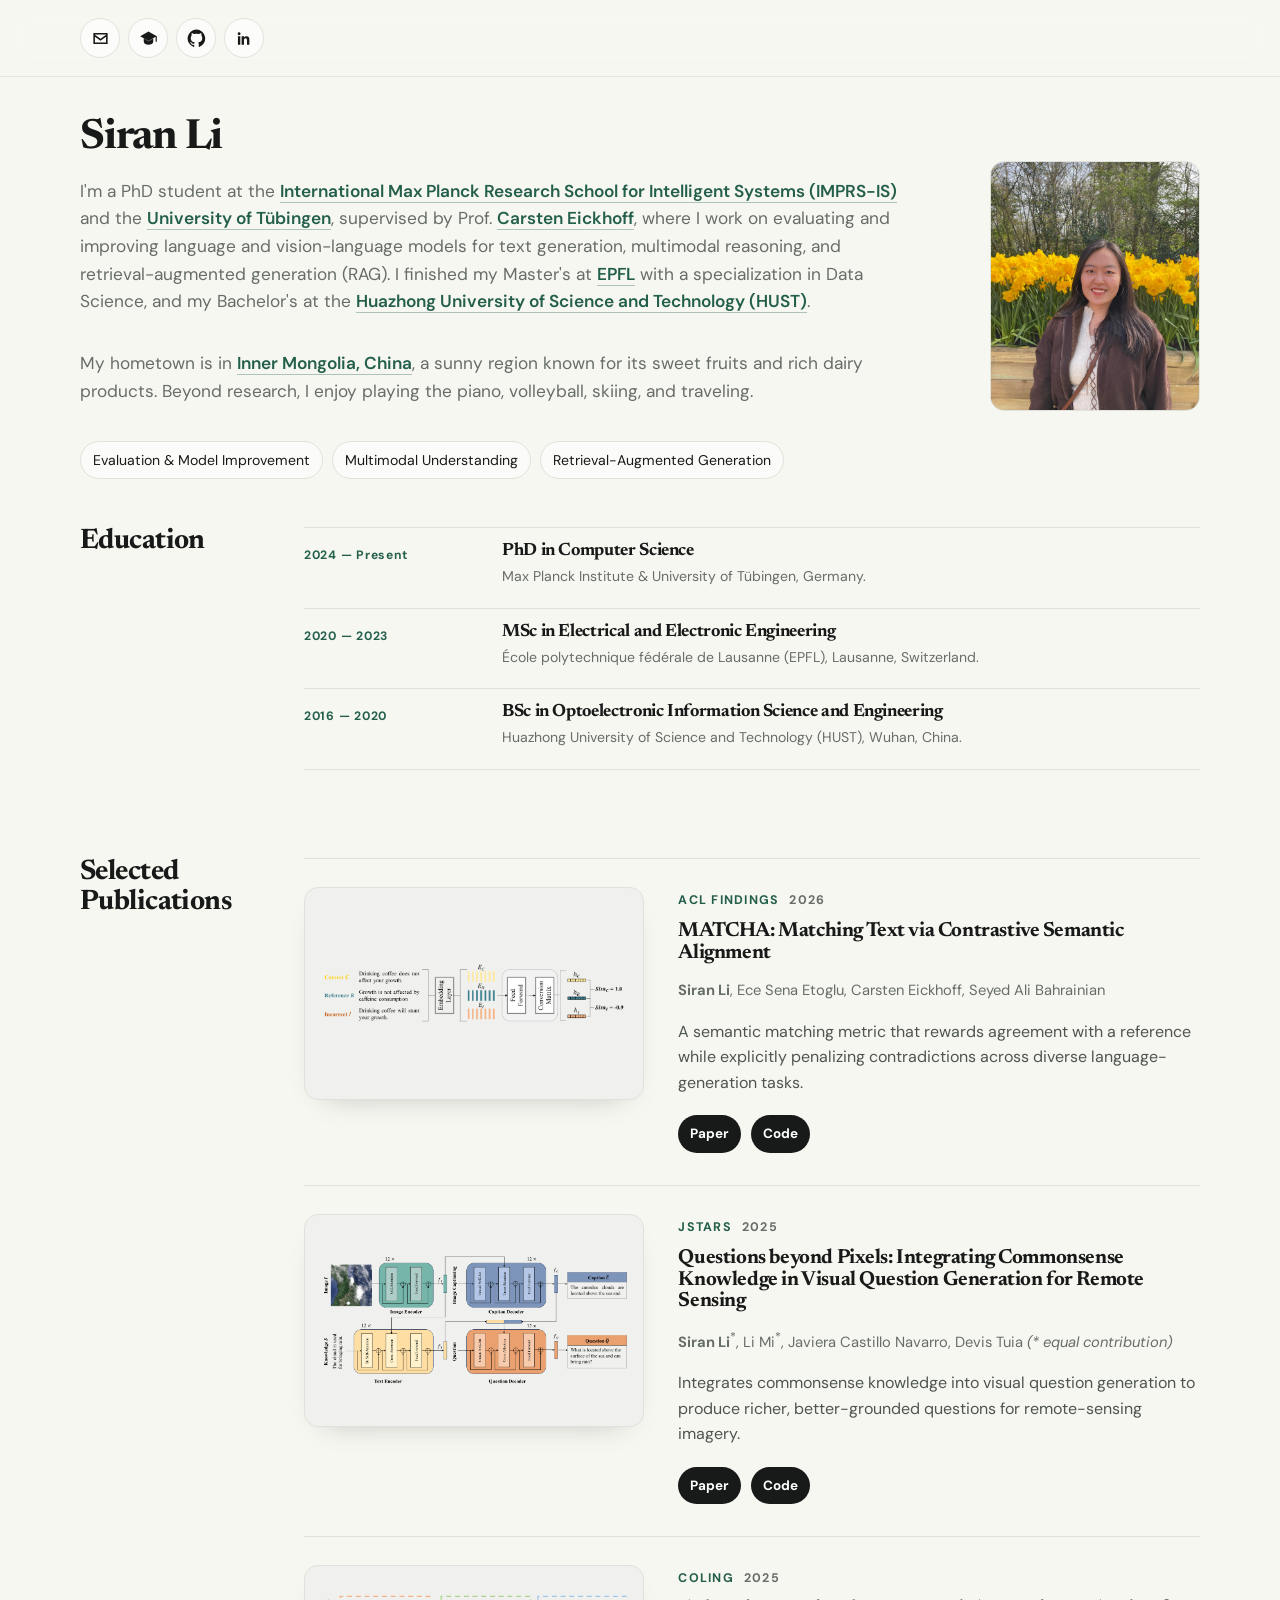
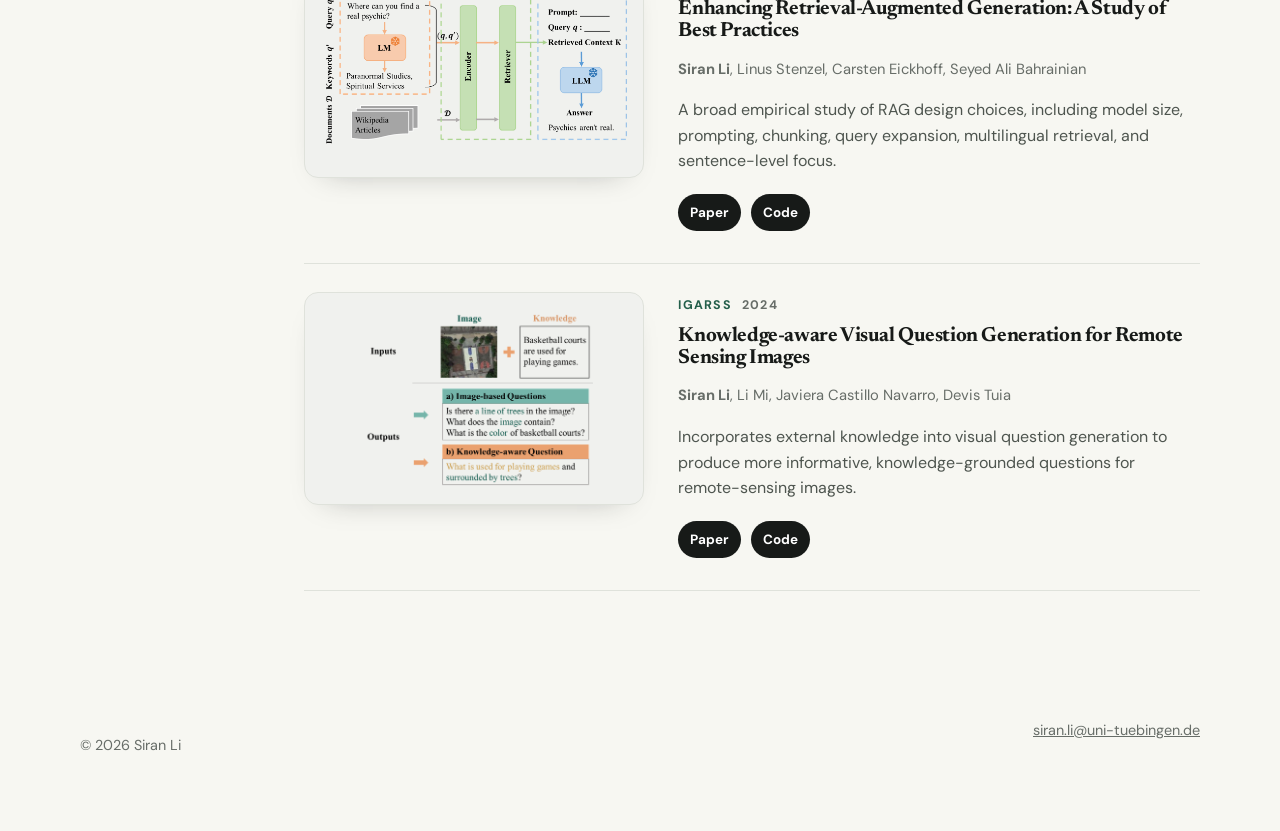
==== commit e06065ae: "Update research interest chips" ====
--- a/index.html
+++ b/index.html
@@ -38,7 +38,7 @@
         <p class="intro">I'm a PhD student at the <a href="https://imprs.is.mpg.de/" target="_blank" rel="noreferrer">International Max Planck Research School for Intelligent Systems (IMPRS-IS)</a> and the <a href="https://uni-tuebingen.de/en/" target="_blank" rel="noreferrer">University of Tübingen</a>, supervised by Prof. <a href="https://health-nlp.com/" target="_blank" rel="noreferrer">Carsten Eickhoff</a>, where I work on evaluating and improving language and vision-language models for text generation, multimodal reasoning, and retrieval-augmented generation (RAG). I finished my Master's at <a href="https://www.epfl.ch/en/" target="_blank" rel="noreferrer">EPFL</a> with a specialization in Data Science, and my Bachelor's at the <a href="http://english.hust.edu.cn/" target="_blank" rel="noreferrer">Huazhong University of Science and Technology (HUST)</a>.</p>
         <p class="intro">My hometown is in <a href="https://en.wikipedia.org/wiki/Inner_Mongolia" target="_blank" rel="noreferrer">Inner Mongolia, China</a>, a sunny region known for its sweet fruits and rich dairy products. Beyond research, I enjoy playing the piano, volleyball, skiing, and traveling.</p>
         <div class="chips" aria-label="Research interests">
-          <span>NLG Evaluation</span><span>Multimodal AI</span><span>Retrieval-Augmented Generation</span>
+          <span>Evaluation &amp; Model Improvement</span><span>Multimodal Understanding</span><span>Retrieval-Augmented Generation</span>
         </div>
         <!-- <a class="scroll-cue" href="#publications">Selected publications <span>↓</span></a> -->
       </div>
